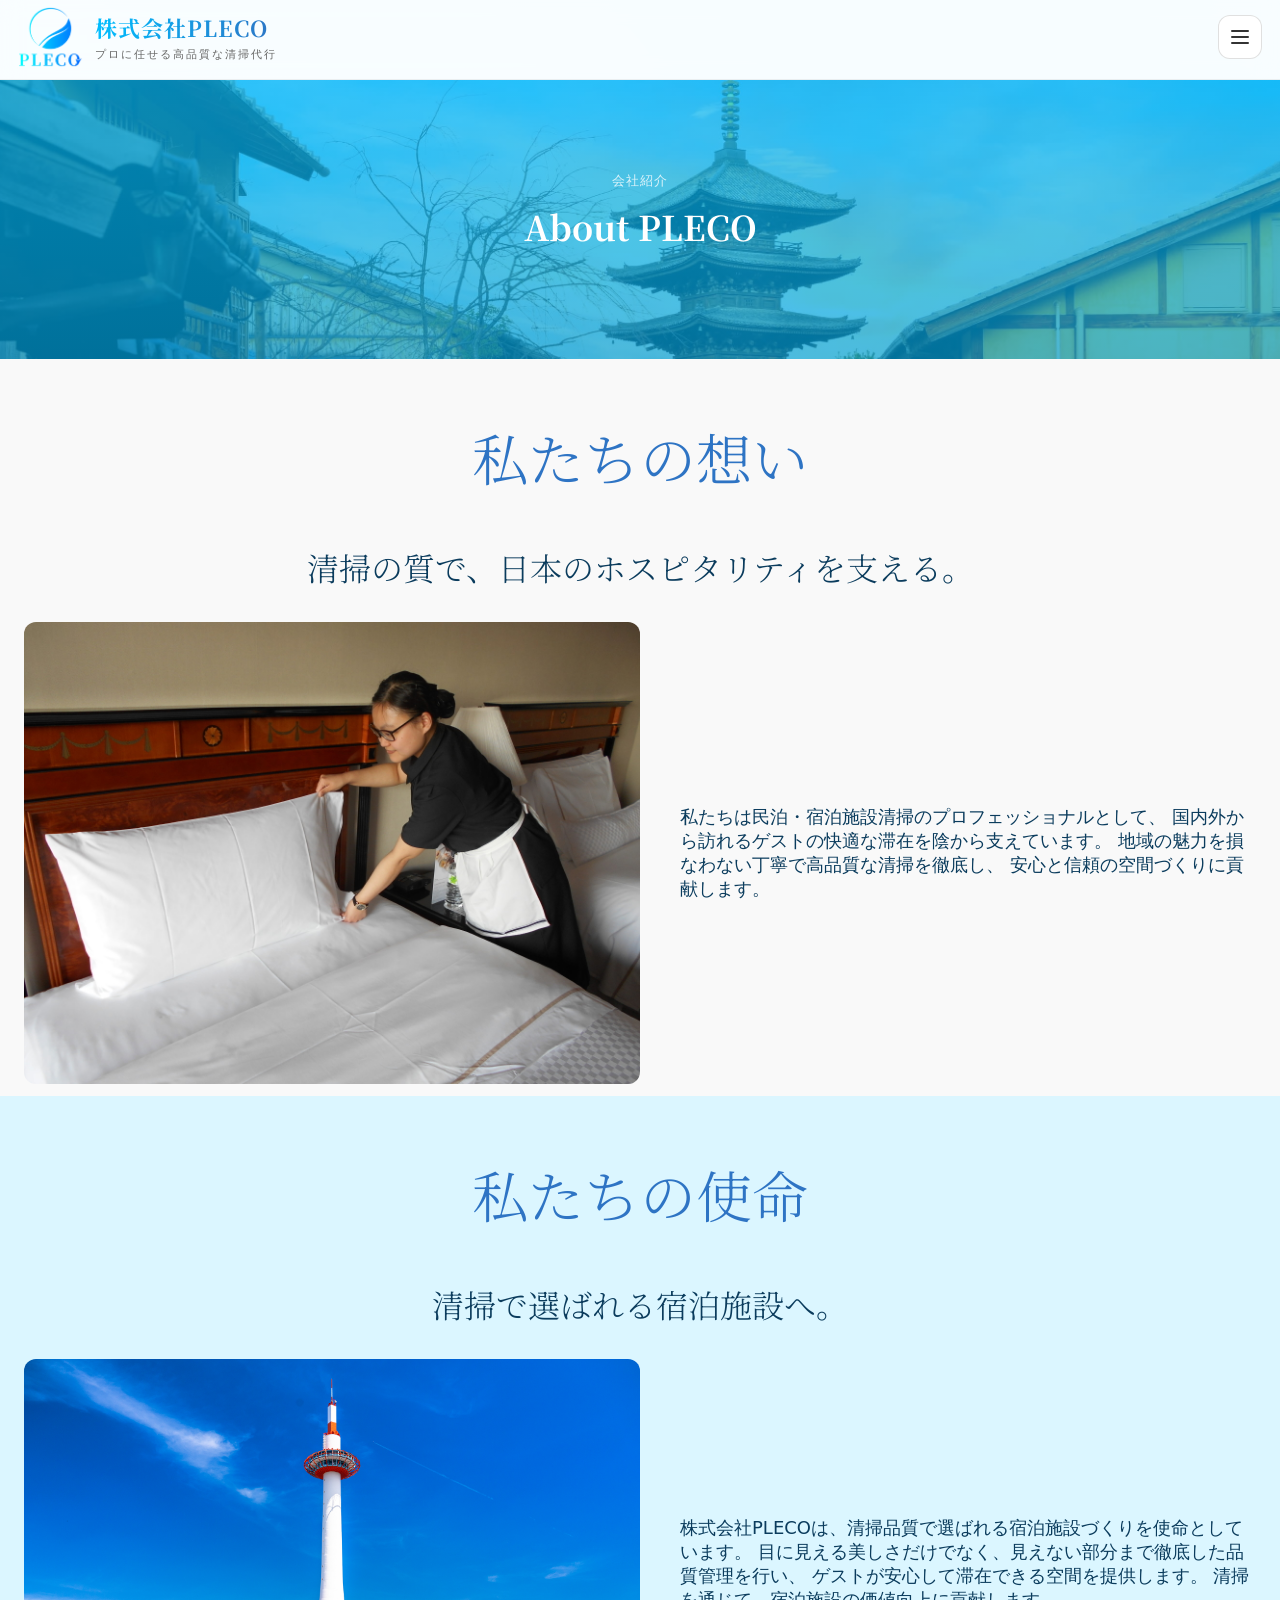
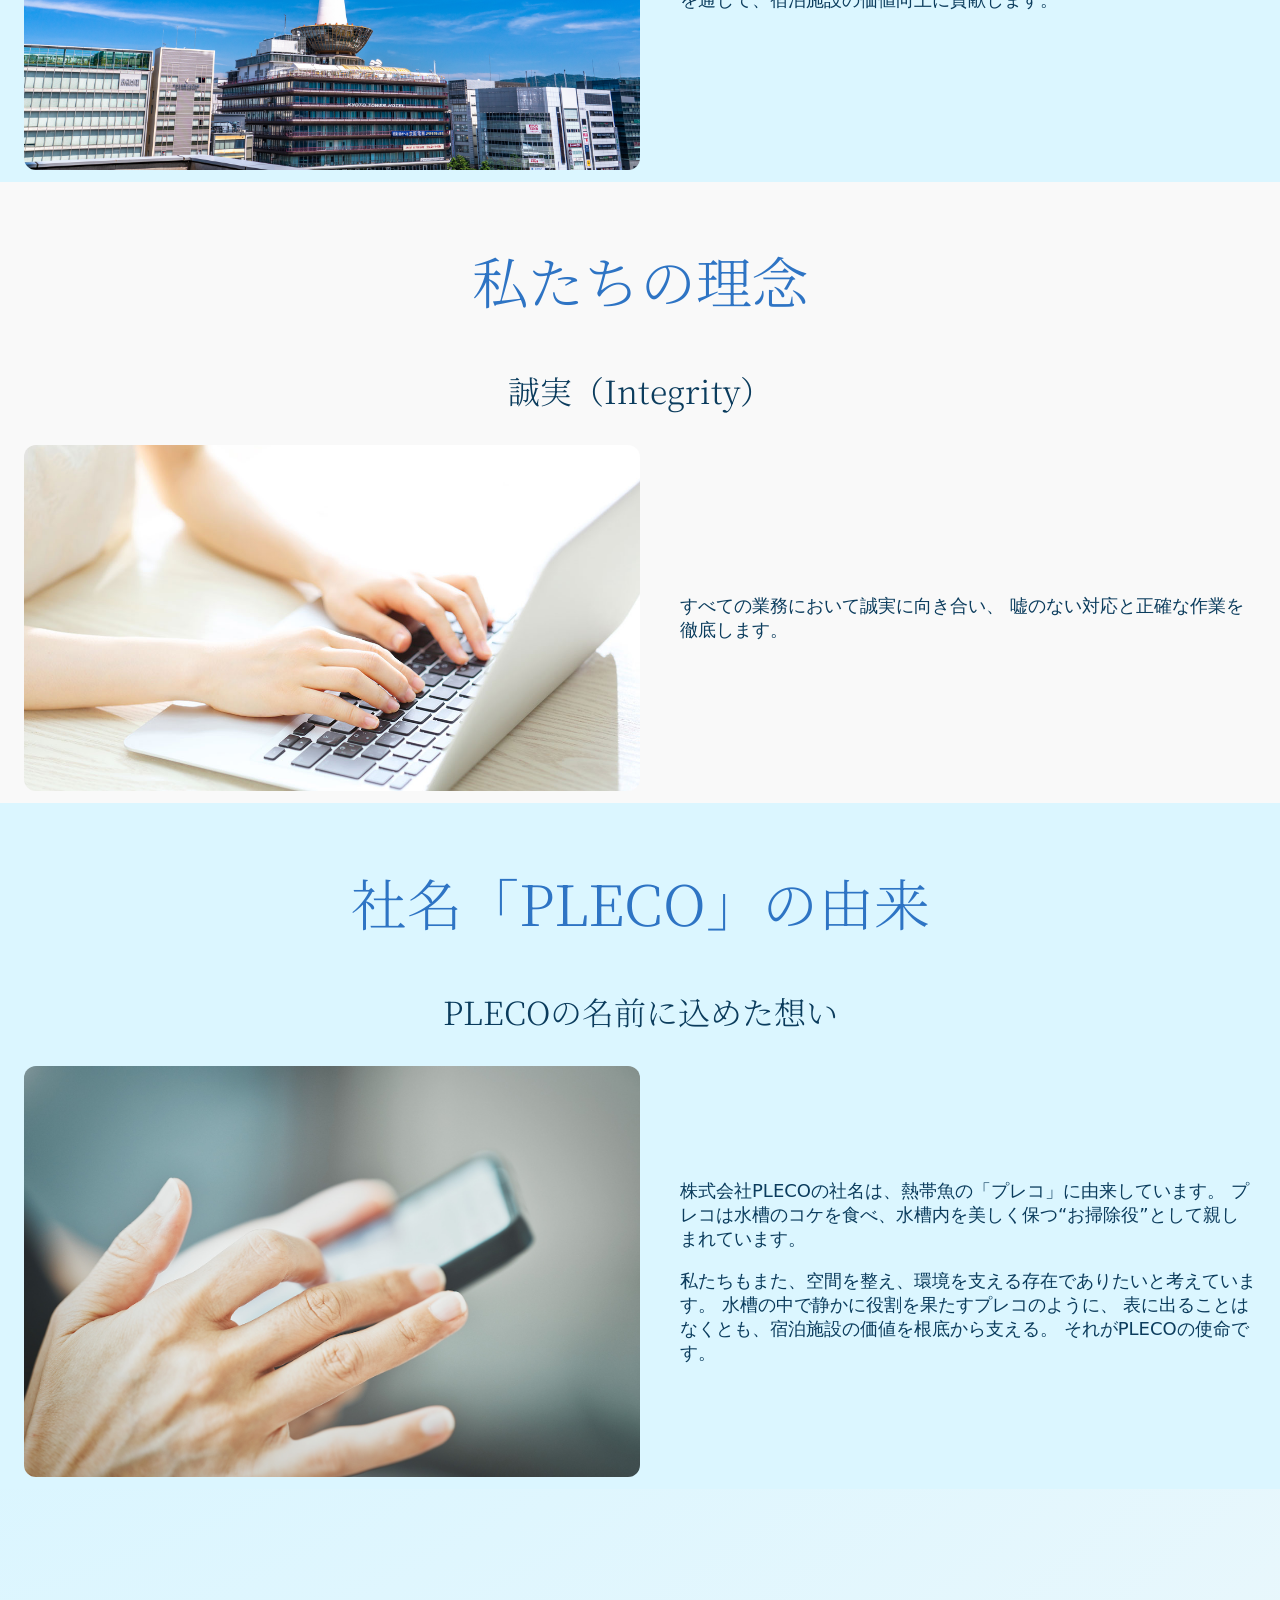
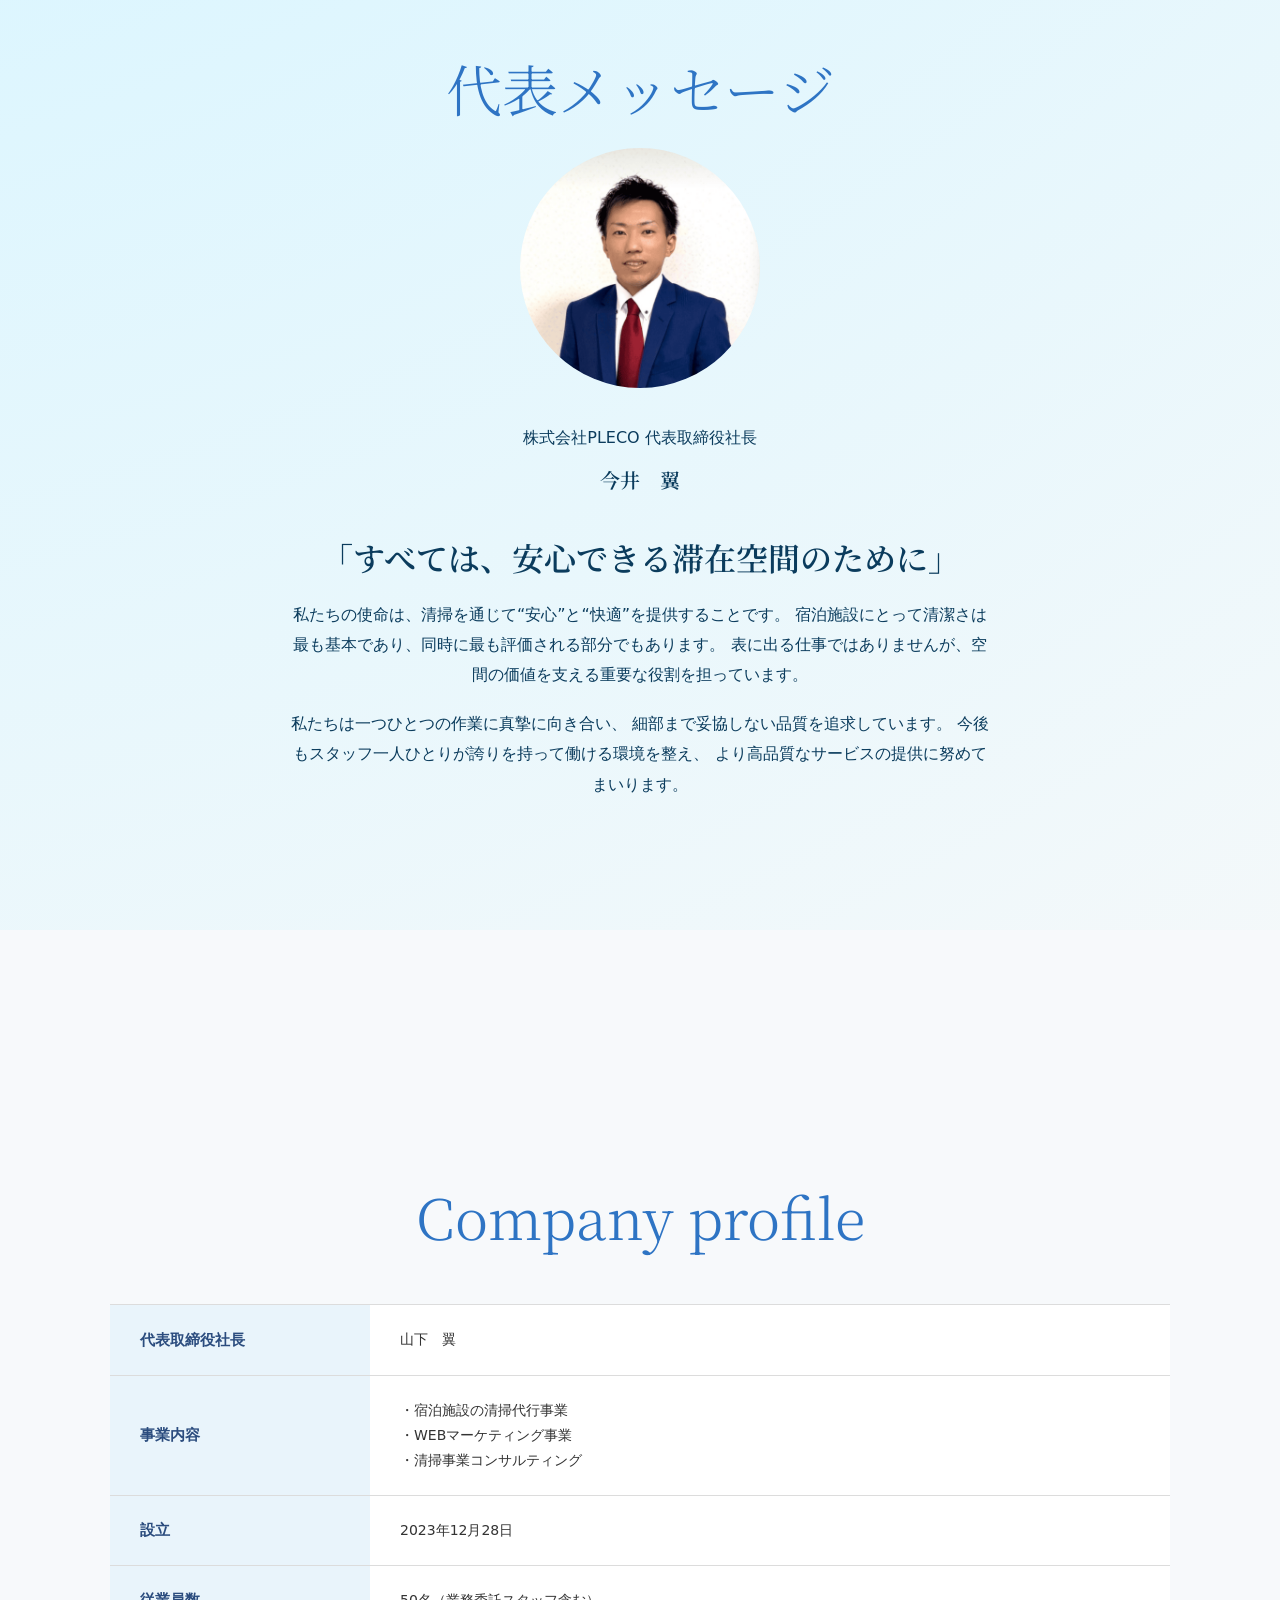
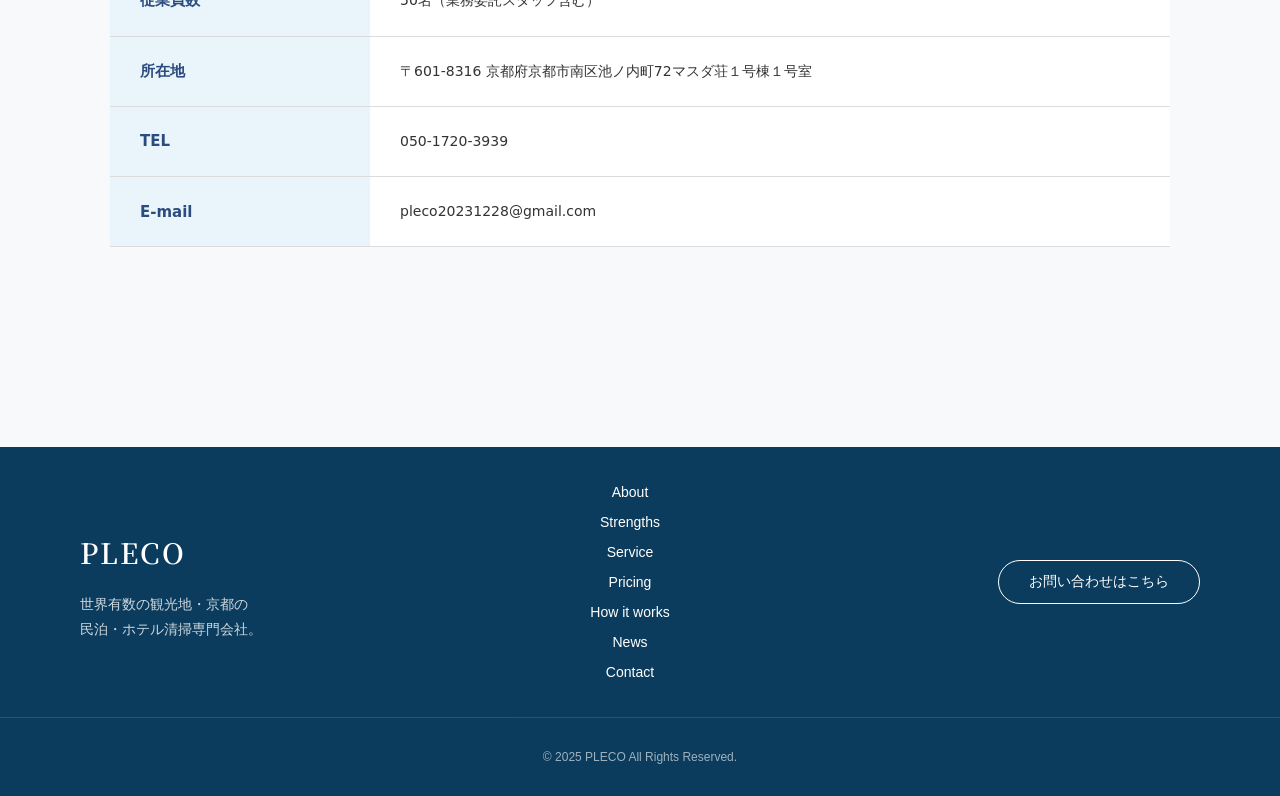
==== frontend/about.html @ 1f5d83c5 "overlay~countup" ====
<!DOCTYPE html>
<html lang="ja">
<head>
  <meta charset="UTF-8">
  <meta name="viewport" content="width=device-width, initial-scale=1.0">
  <title>会社紹介 | 株式会社PLECO</title>
  <link rel="icon" type="image/png" href="../images/logo/ロゴ-グラデーション.png">
  <link rel="stylesheet" href="css/variables.css">
  <link rel="stylesheet" href="css/base.css">
  <link rel="stylesheet" href="css/header.css">
  <link rel="stylesheet" href="css/footer.css">
  <link rel="stylesheet" href="css/about-page.css">
  <link rel="stylesheet" href="css/responsive.css">
  <!-- font -->
  <link href="https://fonts.googleapis.com/css2?family=Noto+Serif+JP:wght@400;600;700&display=swap" rel="stylesheet">
</head>

<body class="grad-bgc">
<!-- header -->
<header class="site-header">
  <div class="header-inner">
    <a class="brand" href="../frontend/index.html">
      <img src="../images/logo/PLECO-rogo.png" alt="株式会社PLECO" class="brand-logo">
      <div class="brand-name-wrapper">
        <div class="brand-name">株式会社PLECO</div>
        <div class="brand-sub">プロに任せる高品質な清掃代行</div>
      </div>
    </a>

    <nav class="nav">
      <a href="about.html">会社紹介</a>
      <a href="strengths.html">PLECOの強み</a>
      <a href="service.html">サービス内容</a>
      <a href="index.html#how-it-works">ご利用の流れ</a>
      <a href="index.html#pricing">料金表</a>
      <a href="index.html">よくあるご質問</a>
      <a href="index.html">お知らせ</a>
    </nav>

    <div class="header-cta">
      <a class="btn btn-ghost" href="simulation.html">料金シミュレーション</a>
      <a class="btn" href="#contact">お問い合わせ</a>
    </div>

    <button class="hamburger" id="hamburger" aria-label="メニュー">
      <span></span><span></span><span></span>
    </button>
  </div>

  <!-- sp menu -->
  <div class="sp-menu" id="spMenu">
    <a href="#about">会社紹介</a>
    <a href="#strength">PLECOの強み</a>
    <a href="#service">サービス内容</a>
    <a href="#how-it-works">ご利用の流れ</a>
    <a href="#pricing">料金表</a>
    <a href="#faq">よくあるご質問</a>
    <a href="#news">お知らせ</a>
  </div>
</header>

<!-- main -->
<main class="about-page">

  <section class="page-header">
    <div class="page-header-overlay">
      <div class="page-header-inner">
        <span class="section-ja">会社紹介</span>
        <h1>About PLECO</h1>
      </div>
    </div>
  </section>

  <!-- Section 01 -->
  <div class="about-section section01">
    <h2>私たちの想い</h2>
    <h3>清掃の質で、日本のホスピタリティを支える。</h3>
    <div class="about-content">
      <img src="../images/strengths/strength1.jpg" alt="強み1">
      <div class="about-text">
        <p>
          私たちは民泊・宿泊施設清掃のプロフェッショナルとして、
          国内外から訪れるゲストの快適な滞在を陰から支えています。
          地域の魅力を損なわない丁寧で高品質な清掃を徹底し、
          安心と信頼の空間づくりに貢献します。
        </p>
      </div>
    </div>
  </div>
  <!-- Section 02 -->
  <div class="about-section section02">
    <h2>私たちの使命</h2>
    <h3>清掃で選ばれる宿泊施設へ。</h3>
    <div class="about-content">
      <img src="../images/strengths/strength2.jpg" alt="強み2">
      <div class="about-text">
        <p>
          株式会社PLECOは、清掃品質で選ばれる宿泊施設づくりを使命としています。
          目に見える美しさだけでなく、見えない部分まで徹底した品質管理を行い、
          ゲストが安心して滞在できる空間を提供します。
          清掃を通じて、宿泊施設の価値向上に貢献します。
        </p>
      </div>
    </div>
  </div>
  <!-- Section 03 -->
  <div class="about-section section03">
    <h2>私たちの理念</h2>
    <h3>誠実（Integrity）</h3>
    <div class="about-content">
      <img src="../images/strengths/strength3.jpg" alt="強み3">
      <div class="about-text">
        <p>
          すべての業務において誠実に向き合い、
          嘘のない対応と正確な作業を徹底します。
        </p>
      </div>
    </div>
  </div>
  <!-- Section 04 -->
  <div class="about-section section04">
    <h2>社名「PLECO」の由来</h2>
    <h3>PLECOの名前に込めた想い</h3>
    <div class="about-content">
      <img src="../images/strengths/strength4.jpg" alt="強み4">
      <div class="about-text">
        <p>
          株式会社PLECOの社名は、熱帯魚の「プレコ」に由来しています。
          プレコは水槽のコケを食べ、水槽内を美しく保つ“お掃除役”として親しまれています。
        </p>
        <p>
          私たちもまた、空間を整え、環境を支える存在でありたいと考えています。
          水槽の中で静かに役割を果たすプレコのように、
          表に出ることはなくとも、宿泊施設の価値を根底から支える。
          それがPLECOの使命です。
        </p>
      </div>
    </div>
  </div>

  <!-- Message -->
  <section class="about-section message-section">
    <div class="container">

      <h2 class="section-title">代表メッセージ</h2>

      <div class="message-content">

        <div class="message-photo">
          <img src="../images/about_message_img.png" alt="代表写真">
        </div>

        <div class="message-name">
          <p>株式会社PLECO 代表取締役社長</p>
          <h3>今井　翼</h3>
        </div>

        <div class="message-main">

          <h3 class="message-highlight">
            「すべては、安心できる滞在空間のために」
          </h3>

          <p>
            私たちの使命は、清掃を通じて“安心”と“快適”を提供することです。
            宿泊施設にとって清潔さは最も基本であり、同時に最も評価される部分でもあります。
            表に出る仕事ではありませんが、空間の価値を支える重要な役割を担っています。
          </p>
          <p>
            私たちは一つひとつの作業に真摯に向き合い、
            細部まで妥協しない品質を追求しています。
            今後もスタッフ一人ひとりが誇りを持って働ける環境を整え、
            より高品質なサービスの提供に努めてまいります。
          </p>

        </div>

      </div>

    </div>
  </section>

  <!-- Company -->
  <section class="about-section company-section">
    <div class="container">
      <h2 class="section-title">Company profile</h2>

      <div class="company-table">

        <div class="company-row">
          <div class="company-th">代表取締役社長</div>
          <div class="company-td">山下　翼</div>
        </div>

        <div class="company-row">
          <div class="company-th">事業内容</div>
          <div class="company-td">
            ・宿泊施設の清掃代行事業<br>
            ・WEBマーケティング事業<br>
            ・清掃事業コンサルティング
          </div>
        </div>

        <div class="company-row">
          <div class="company-th">設立</div>
          <div class="company-td">2023年12月28日</div>
        </div>

        <div class="company-row">
          <div class="company-th">従業員数</div>
          <div class="company-td">50名（業務委託スタッフ含む）</div>
        </div>

        <div class="company-row">
          <div class="company-th">所在地</div>
          <div class="company-td">〒601-8316 京都府京都市南区池ノ内町72マスダ荘１号棟１号室</div>
        </div>

        <div class="company-row">
          <div class="company-th">TEL</div>
          <div class="company-td">050-1720-3939</div>
        </div>

        <div class="company-row">
          <div class="company-th">E-mail</div>
          <div class="company-td">pleco20231228@gmail.com</div>
        </div>

      </div>

    </div>
  </section>

</main>

<!-- Footer -->
<footer class="footer">
  <div class="footer-inner">

    <div class="footer-left">
      <h2 class="footer-logo">PLECO</h2>
      <p>
        世界有数の観光地・京都の<br>
        民泊・ホテル清掃専門会社。
      </p>
    </div>

    <div class="footer-links">
      <ul>
        <li><a href="#">About</a></li>
        <li><a href="#">Strengths</a></li>
        <li><a href="#">Service</a></li>
        <li><a href="#">Pricing</a></li>
        <li><a href="#">How it works</a></li>
        <li><a href="#">News</a></li>
        <li><a href="#">Contact</a></li>
      </ul>
    </div>

    <div class="footer-contact">
      <a href="#" class="footer-btn">お問い合わせはこちら</a>
    </div>

  </div>

  <div class="footer-bottom">
    <p>© 2025 PLECO All Rights Reserved.</p>
  </div>
</footer>

<script src="./js/script.js"></script>
</body>
---- frontend/css/variables.css ----
:root {
  --color-main: #00beff;
  --color-main-rgb: rgba(0,190,255);
  --color-main-hover: #0099cc; 
  --color-blue: #2e74c4;
  --color-main-light: #dbf6ff;
  --color-main-light2: #c1efff;
  --color-sub: #c6c8c9;
  --color-deep: #0b3c5d;
  --color-white-base: #f9f9f9;
  --color-white-accent: #f0f0f0;

  --color-bg: #ffffff;
  --color-text: #222222;
  --color-muted: #666666;

  --radius-lg: 18px;
  --shadow: 0 12px 30px rgba(0,0,0,0.10);
  --shadow-soft: 0 10px 25px rgba(0,0,0,0.08);
}
---- frontend/css/base.css ----
*, *::before, *::after { box-sizing: border-box; }
html { scroll-behavior: smooth; }
html, body {
  margin: 0;
  padding: 0;
  overflow-x: hidden;
}
body {
  background-color: var(--color-white-base);
  color: var(--color-deep);
  font-family: "Noto Sans JP", system-ui, -apple-system, "Segoe UI", sans-serif;
}
.grad-bgc {
  background:
    radial-gradient(
      circle at -50% 20%,
      #00beff2e 0%,
      #00beff1a 20%,
      rgba(0,190,255,0.15) 40%,
      var(--color-white-base) 80%
    );
}
.container {
  max-width: 1100px;
  margin: 0 auto;
  /* scroll-margin-top: 110px; */
  padding: 100px 20px;
}
h1, h2, h3 {
  font-family: "Noto Serif JP", serif;
  font-weight: 300;
}
/* デフォルト（PC）では改行しない */
.sp-only, .sp-indent {
  display: none;
}

/* button */
.btn {
  display: inline-flex;
  align-items: center;
  justify-content: center;
  gap: 8px;
  text-decoration: none;
  border-radius: 999px;
  padding: 10px 16px;
  font-weight: 700;
  font-size: 14px;
  transition: 0.25s;
  border: 1px solid transparent;
  cursor: pointer;
  box-shadow: var(--shadow-soft);
  background: var(--color-main);
  color: white;
}
.btn:hover { transform: translateY(-3px); opacity: 0.7; }
.btn-lg { padding: 18px 28px; font-size: 22px; }
.btn-ghost {
  background: rgba(0,190,255,0.1);
  color: #007aa4;
  border-color: rgba(0,190,255,0.25);
}
.btn-ghost:hover { background: rgba(0,190,255,0.3); }

.section {
  height: calc(100vh - 80px);
  padding: 40px 0;
  scroll-margin-top: 120px;
}
.section-header {
  display: flex;
  justify-content: space-between;
  align-items: center;
  gap: 40px;
  margin-left: 20px;
  margin-bottom: 40px;
}
.section-title {
  display: flex;
  flex-direction: column;
  align-items: center;
  gap: 4px;
  margin-bottom: 20px;
}
.section-title h2 {
  font-size: 2.5rem;
  font-weight: 600;
  margin: 0;
}
.section-title span {
  font-size: 14px;
  letter-spacing: 2px;
  color: var(--color-blue);
}
.section-header p {
  max-width: 600px;
  font-size: 16px;
  line-height: 1.8;
  color: #555;
  max-width: 480px;
}

.page-title {
  text-align: center;
  margin-bottom: 40px;
}


.page-header {
  margin-top: 80px;
  position: relative;
  background: linear-gradient(
    rgba(0, 190, 255, 0.7),
    rgba(0, 160, 220, 0.7)
  ),
  url("../../images/Kyoto-header.jpg");
  background-size: cover;
  background-position: center;
  color: white;
}
.page-header-overlay {
  padding: 90px 20px;
  text-align: center;
  align-items: center;
}
.page-header-inner {
  max-width: 720px;
  margin: 0 auto;
}
.page-header .section-ja {
  font-size: 13px;
  letter-spacing: 1px;
  opacity: 0.8;
}
.page-header h1 {
  font-size: 34px;
  margin: 12px 0 18px;
  font-weight: 700;
}
---- frontend/css/header.css ----
/* ---------- header ---------- */
.site-header {
  height: 80px;
  position: fixed;
  width: 100%;
  top: 0;
  z-index: 999;
  background: rgba(255,255,255,0.78);
  backdrop-filter: blur(10px);
  border-bottom: 1px solid rgba(0,0,0,0.06);
}

.header-inner {
  height: 74px;
  margin: 0 auto;
  padding: 0 18px;
  display: flex;
  align-items: center;
}


.brand {
  display: flex;
  align-items: center;
  gap: 12px;
  text-decoration: none;
  color: var(--color-text);
  flex-shrink: 0; /* ← 追加 */
}
.brand-logo { width: auto; height: 65px; object-fit: contain; }
.brand-name-wrapper {
  display: flex;
  flex-direction: column;
}
.brand-name {
  font-size: 22px;
  font-weight: 700;
  letter-spacing: 1px;
  font-family: "Noto Serif JP", serif;

  background: linear-gradient(
    90deg,
    #00beff,
    #2e74c4
  );
  -webkit-background-clip: text;
  -webkit-text-fill-color: transparent;
  background-clip: text;
  color: transparent;
}
.brand-sub {
  font-size: 11px;
  letter-spacing: 2px;
  text-transform: uppercase;
  color: #666;
  margin-top: 4px;
}
.brand:hover {
  filter: brightness(1.1)
}

.nav {
  display: flex;
  gap: 14px;
  justify-content: center;
  flex: 1;              /* ← これが超重要 */
}
.nav a {
  text-decoration: none;
  color: var(--color-muted);
  font-size: 14px;
  padding: 8px 8px;
  white-space: nowrap;
}
.nav a:hover { color: var(--color-text); }

.header-cta {
  display: flex;
  gap: 10px;
  flex-shrink: 0;  /* ← 追加 */
}


/* sp */
.hamburger {
  display: none;
  width: 44px;
  height: 44px;
  border: 1px solid rgba(0,0,0,0.12);
  background: white;
  border-radius: 12px;
  cursor: pointer;
  flex-shrink: 0;
}
.hamburger span {
  display: block;
  height: 2px;
  width: 18px;
  margin: 4px auto;
  background: #333;
  border-radius: 2px;
}

.sp-menu {
  display: none;
  padding: 12px 18px 18px;
  border-top: 1px solid rgba(0,0,0,0.06);
  background: rgba(255,255,255,0.92);
  backdrop-filter: blur(10px);
}
.sp-menu a {
  display: block;
  padding: 12px 10px;
  color: var(--color-text);
  text-decoration: none;
  border-radius: 12px;
}
.sp-menu a:hover { background: rgba(0,0,0,0.04); }
.sp-cta { margin-top: 8px; border: 1px solid rgba(0,0,0,0.12); }
.sp-cta.main { background: var(--color-main); color: white; border-color: transparent; }



@media (max-width: 1360px) {
  .nav, .header-cta {
    display: none;
  }
  .hamburger {
    display: block;
    margin-left: auto; 
  }
  .sp-menu.is-open { 
    display: block; 
    width: 30%;
    margin-left: auto;
  }
}
---- frontend/css/footer.css ----
.footer {
  background: var(--color-deep);
  color: #ffffff;
  font-family: "Noto Sans JP", sans-serif;
}

.footer-inner {
  max-width: 1200px;
  margin: 0 auto;
  padding: 20px 40px 20px;
  display: flex;
  justify-content: space-between;
  flex-wrap: wrap;
  gap: 40px;
  align-items: center;
}

.footer-logo {
  font-size: 28px;
  font-weight: 600;
  letter-spacing: 2px;
  margin-bottom: 20px;
}

.footer-left p {
  line-height: 1.8;
  font-size: 14px;
  opacity: 0.8;
}

.footer-links ul {
  list-style: none;
  padding: 0;
}

.footer-links li {
  margin-bottom: 12px;
  text-align: center;
}

.footer-links a {
  text-decoration: none;
  color: #ffffff;
  font-size: 14px;
  transition: 0.3s;
}

.footer-links a:hover {
  opacity: 0.6;
}

.footer-contact {
  display: flex;
  align-items: center;
}

.footer-btn {
  display: inline-block;
  padding: 12px 30px;
  border: 1px solid #ffffff;
  border-radius: 30px;
  text-decoration: none;
  color: #ffffff;
  font-size: 14px;
  transition: 0.3s;
}

.footer-btn:hover {
  background: #ffffff;
  color: #0f2e3a;
}

.footer-bottom {
  border-top: 1px solid rgba(255,255,255,0.2);
  text-align: center;
  padding: 20px 0;
  font-size: 12px;
  opacity: 0.6;
}
---- frontend/css/about-page.css ----
.about-section {
  padding: 12px 24px;
  height: calc(90vh-80px);
}
.about-section h2 {
  font-size: 56px;
  color: var(--color-blue);
  text-align: center;
}
.about-section h3 {
  font-size: 32px;
  color: var(--main-deep);
  text-align: center;
}
.about-content {
  display: flex;
  justify-content: space-between;
  gap: 40px;
  align-items: center;
}
.about-content img {
  flex: 1;
  max-width: 50%;
  object-fit: cover;
  border-radius: 12px;
}
.about-text {
  flex: 1;
}
.about-text p {
  font-size: 18px;
}
.section01, .section03, .section05 {
  background-color: var(--color-white-base);
}
.section02, .section04 {
  background-color: var(--color-main-light);
}






.origin-container {
  display: flex;
  align-items: center;
  gap: 60px;
}

.origin-logo img {
  width: 180px;
}

.origin-text {
  flex: 1;
}

.origin-text p {
  line-height: 1.9;
  margin-bottom: 20px;
}

.message-content {
  text-align: center;
}

.message-photo img {
  width: 240px;
  height: 240px;
  border-radius: 50%;
  object-fit: cover;
  margin-bottom: 20px;
}

.message-name h3 {
  margin-top: 10px;
  font-size: 20px;
  font-weight: 600;
}

.message-highlight {
  margin: 40px 0 20px;
  font-size: 22px;
  font-weight: 600;
}

.message-main p {
  line-height: 1.9;
  margin-bottom: 18px;
  max-width: 700px;
  margin-left: auto;
  margin-right: auto;
}

/* ======================
   Company Section
====================== */

.company-section {
  padding: 100px 0;
  background: #f7f9fb;
}


.company-table {
  border-top: 1px solid #dcdcdc;
  margin-top: 48px;
}

.company-row {
  display: flex;
  border-bottom: 1px solid #dcdcdc;
}

/* 左カラム */
.company-th {
  width: 260px;
  background: #e9f4fb; /* 薄いブルー */
  padding: 22px 30px;
  font-weight: 600;
  font-size: 15px;
  color: #2b4c7e;
  display: flex;
  align-items: center;
}

/* 右カラム */
.company-td {
  flex: 1;
  background: #ffffff;
  padding: 22px 30px;
  font-size: 14px;
  line-height: 1.8;
  color: #333;
}
---- frontend/css/responsive.css ----
/* ---------- responsive ---------- */
@media (max-width: 768px) {
  .sp-menu.is-open { 
    width: 100%;
  }
  
  h1 {
    font-size: 36px;
  }
  
  .btn-lg {
    padding: 14px 20px;
    font-size: 18px;
  }
  .sp-only {
    display: inline;
  }

  .works-stats {
    flex-direction: column;
    gap: 30px;
  }
  .works-grid {
    grid-template-columns: 1fr;
  }
  .service-grid {
    grid-template-columns: 1fr;
  }


  /* About-page */
  .company-row {
    flex-direction: column;
  }
  .company-th,
  .company-td {
    width: 100%;
    border-right: none;
  }
  .company-th::after {
    width: 40%;
  }

}
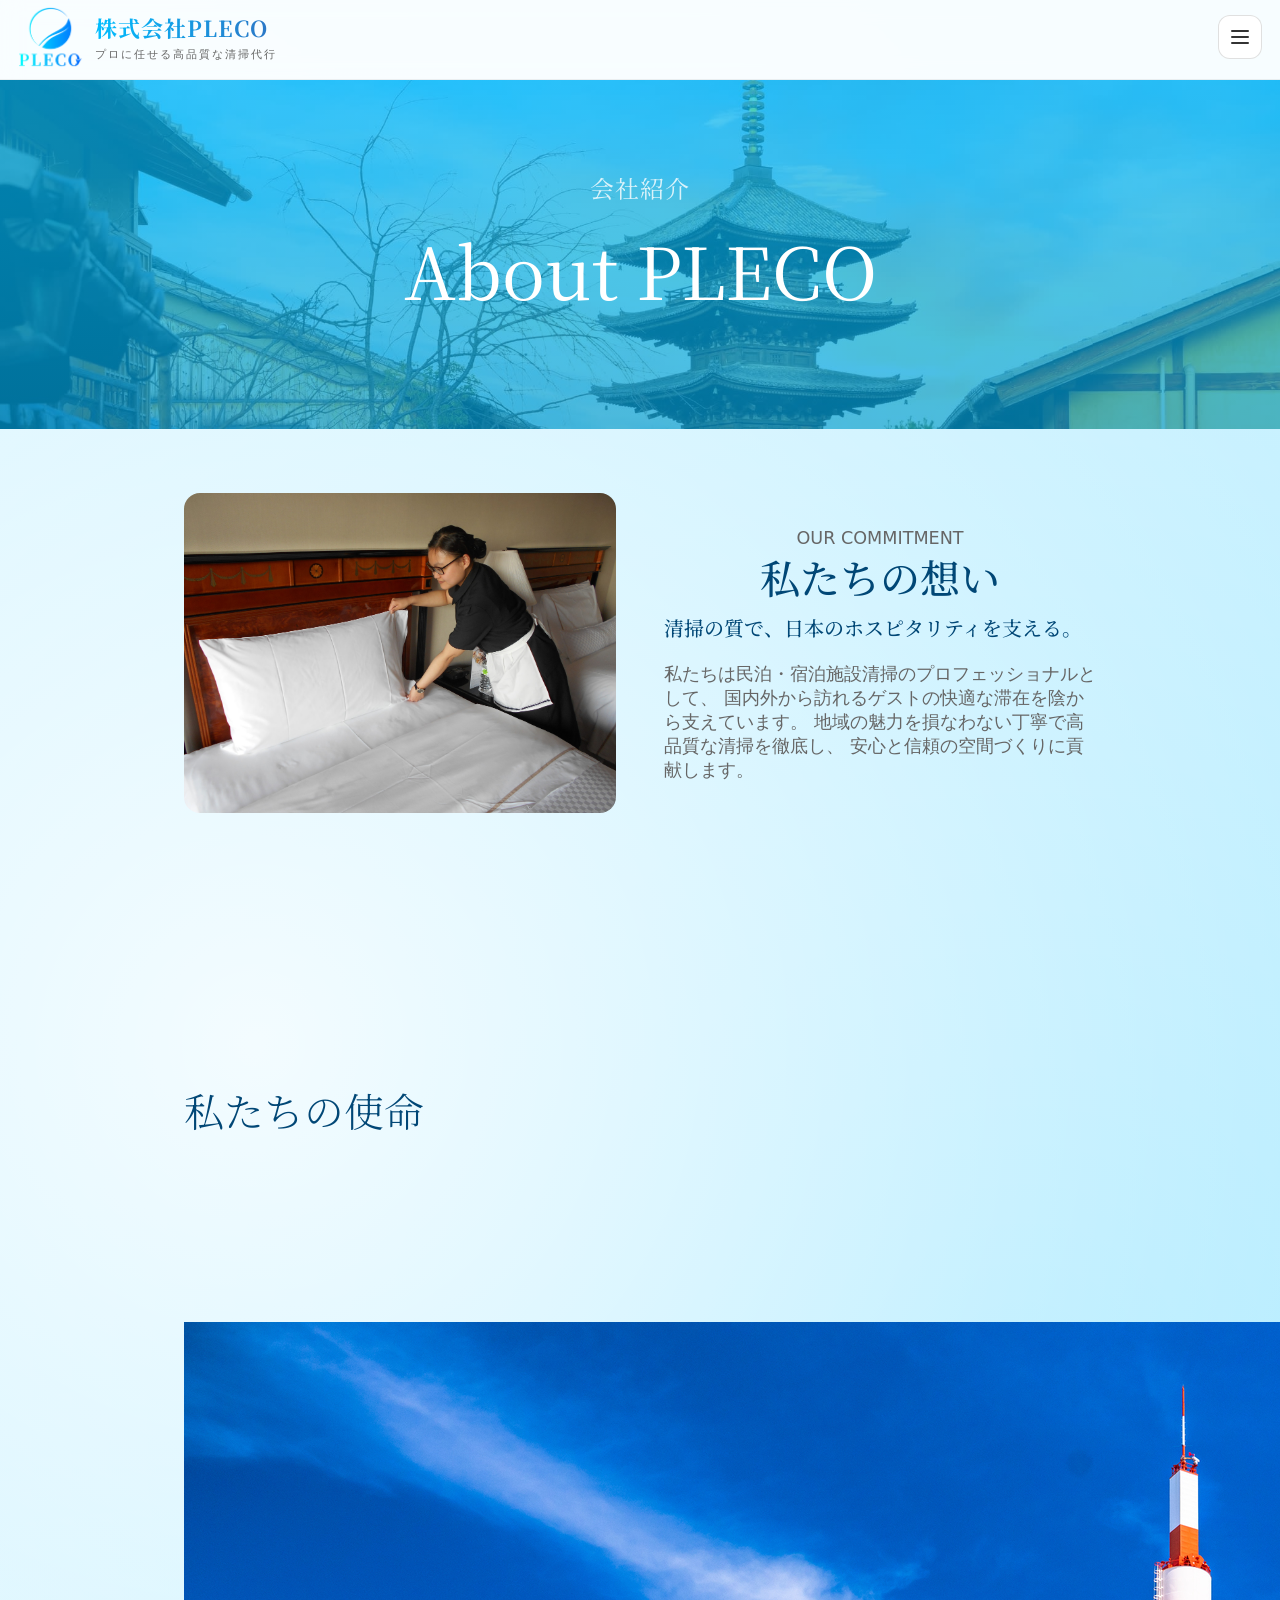
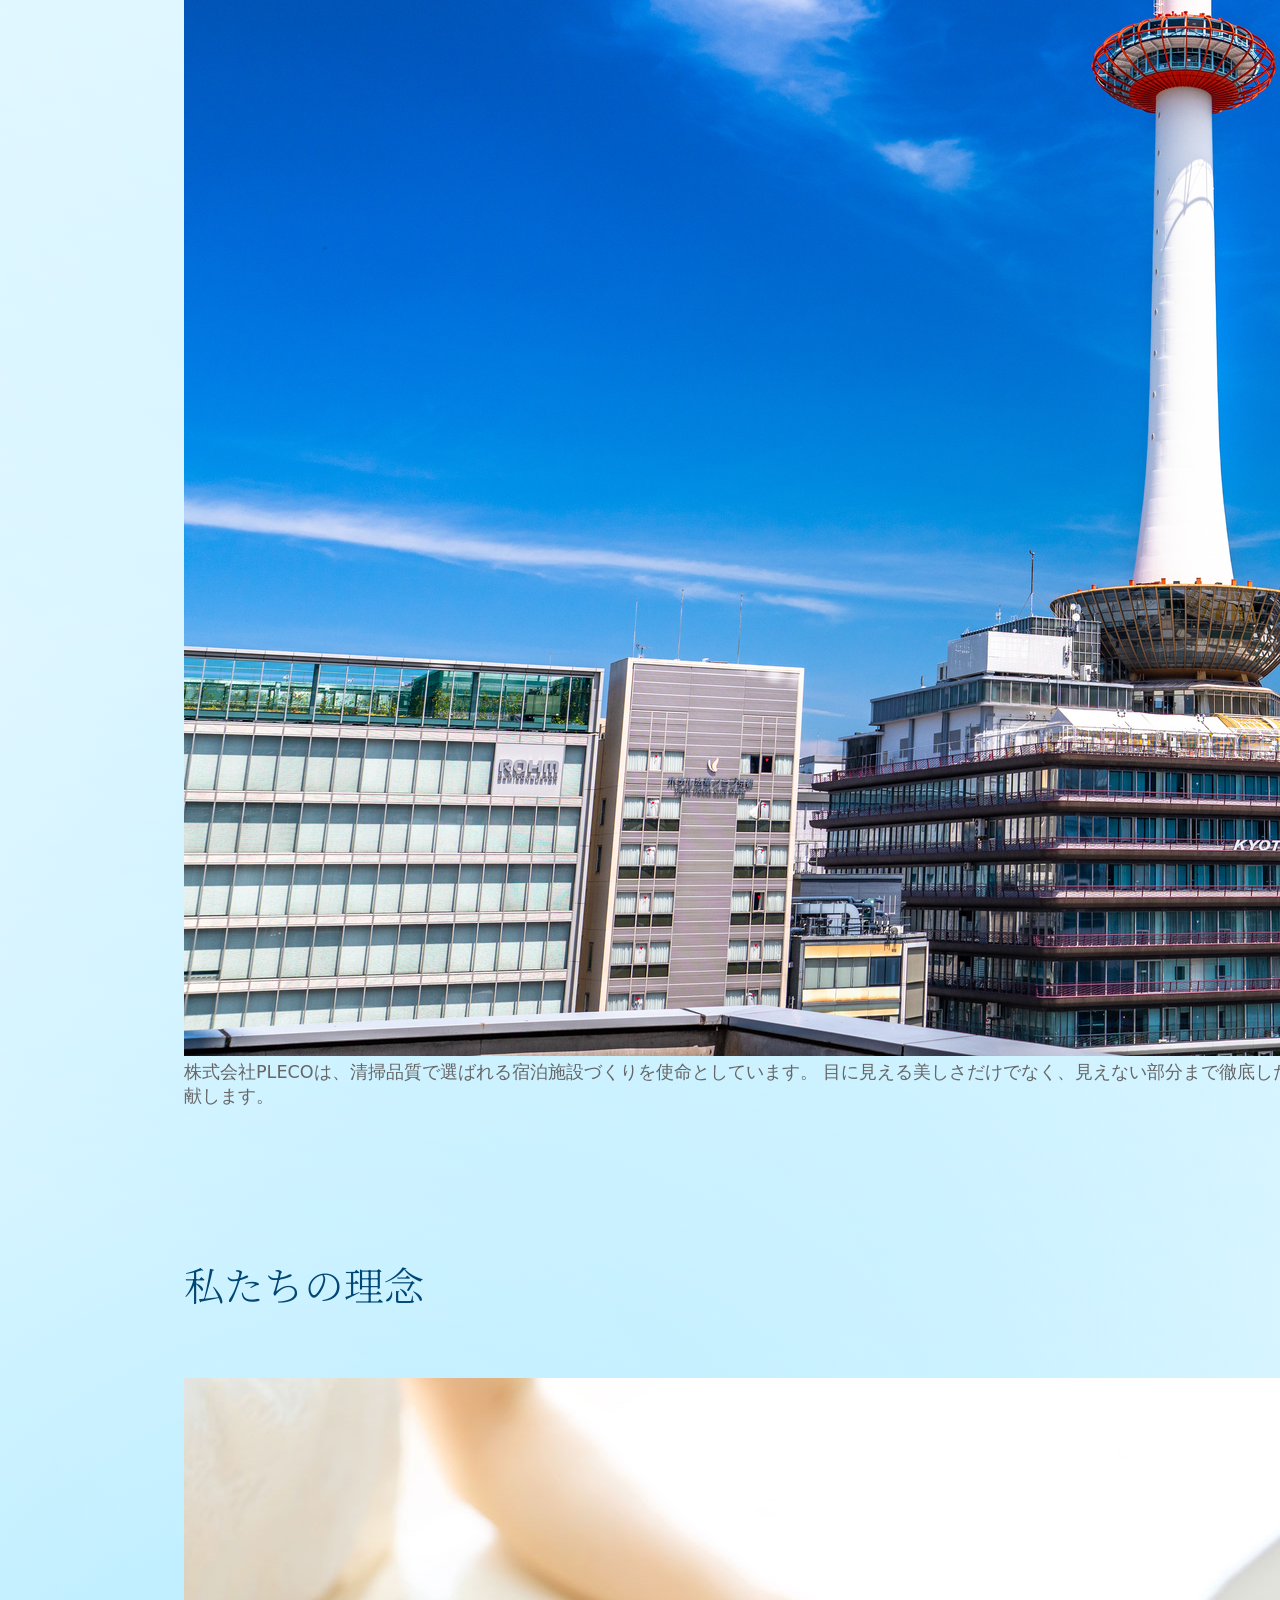
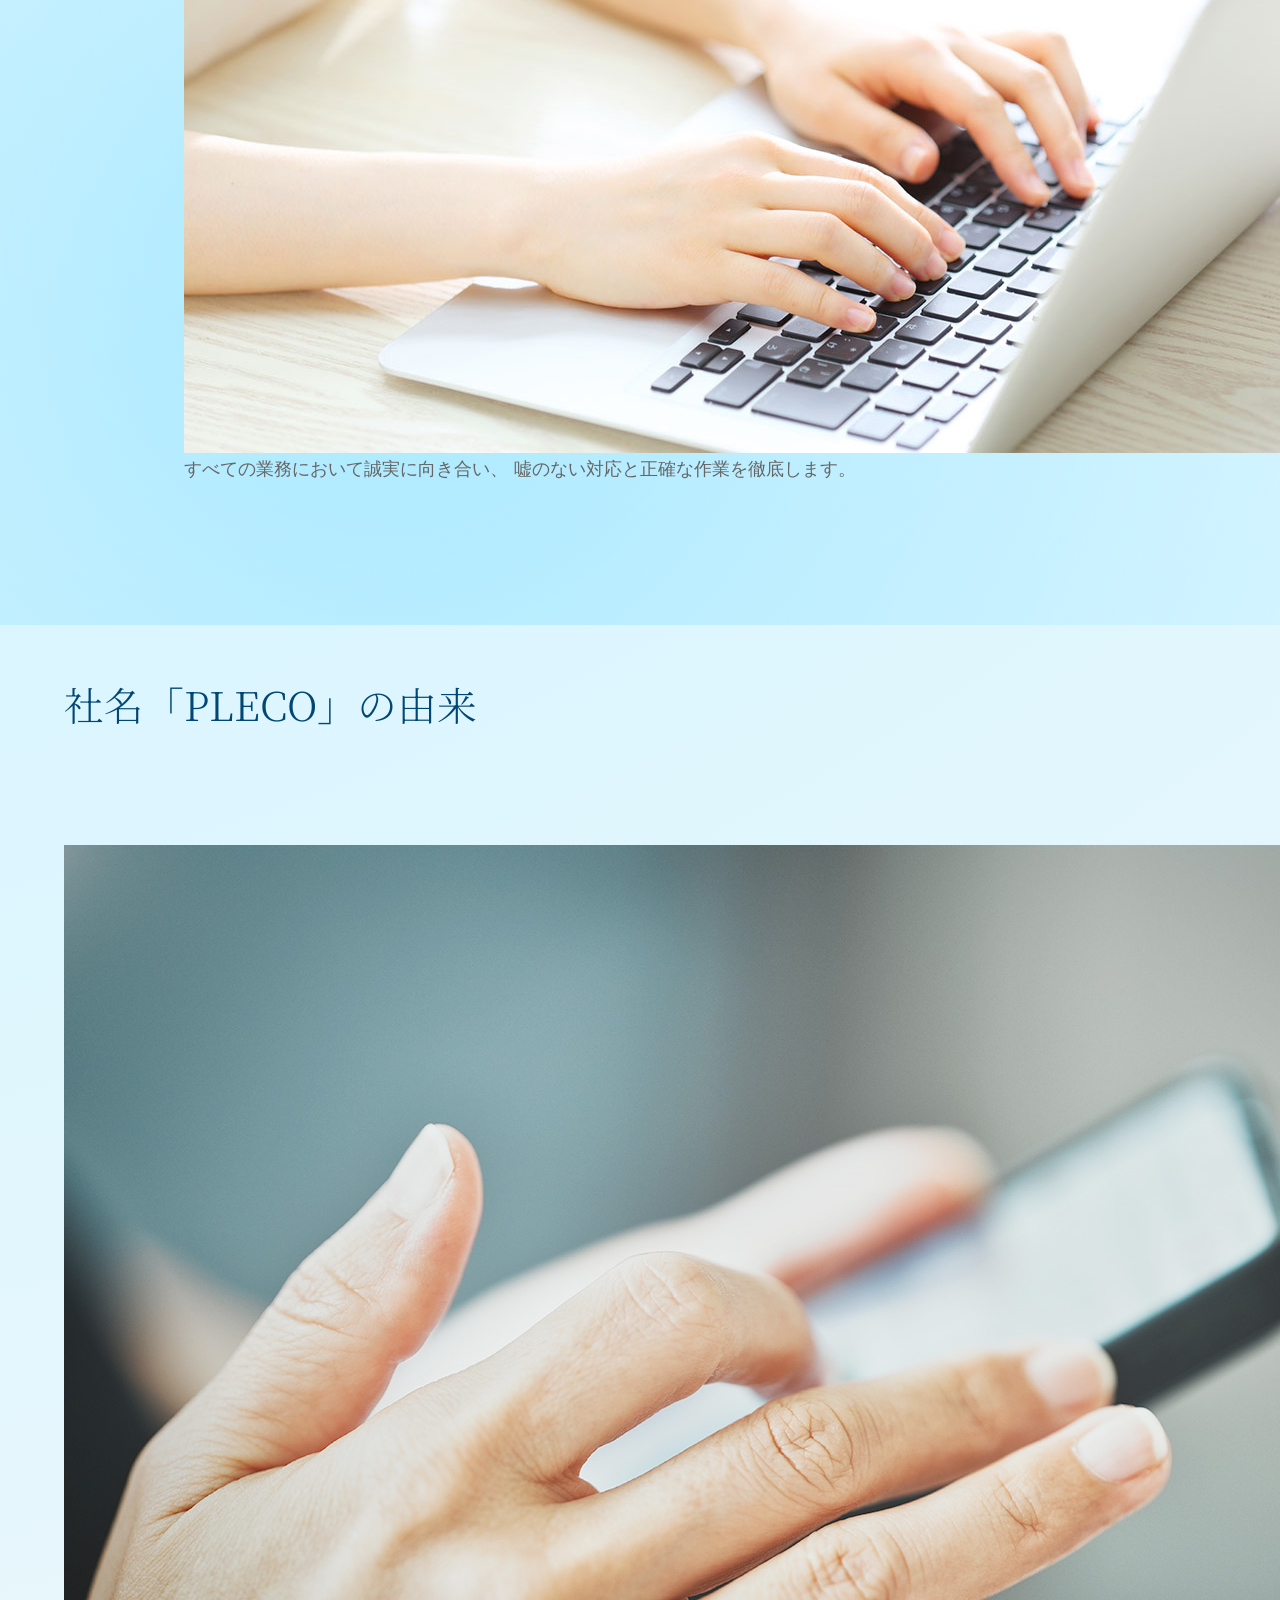
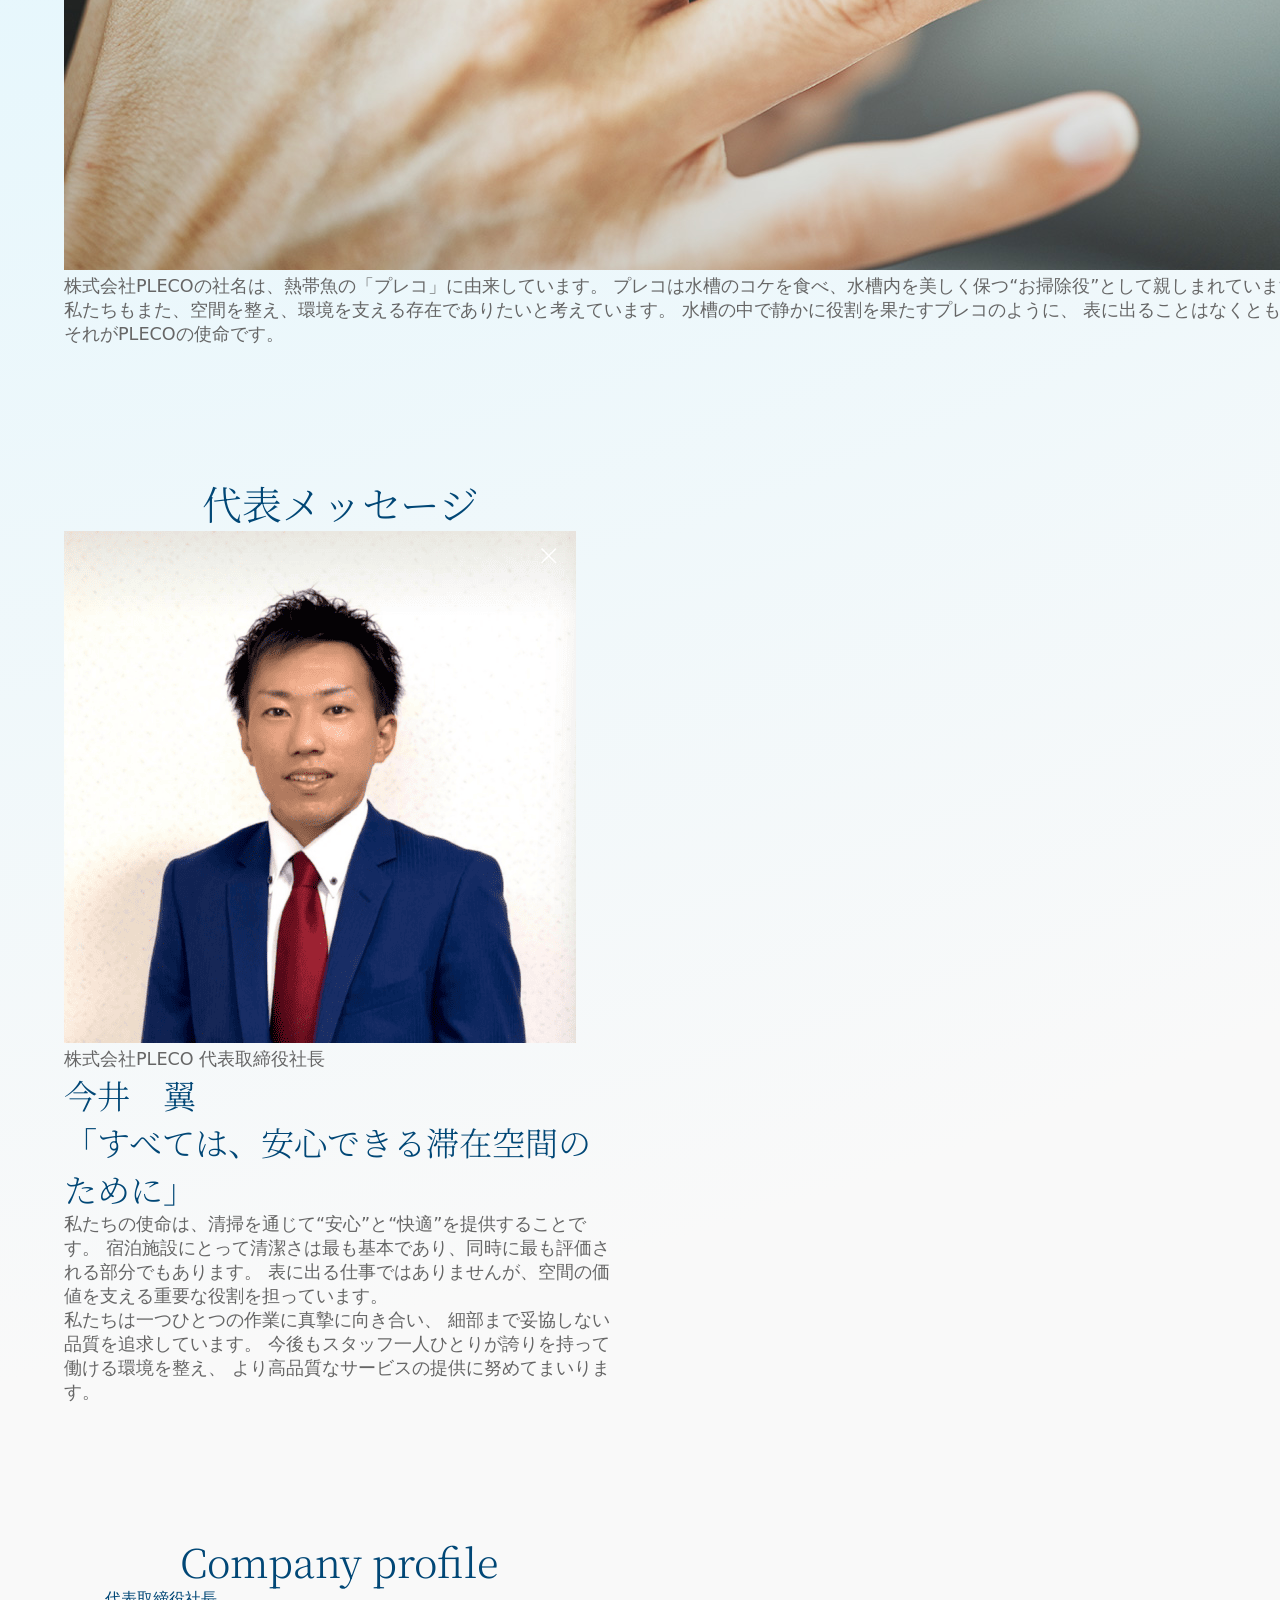
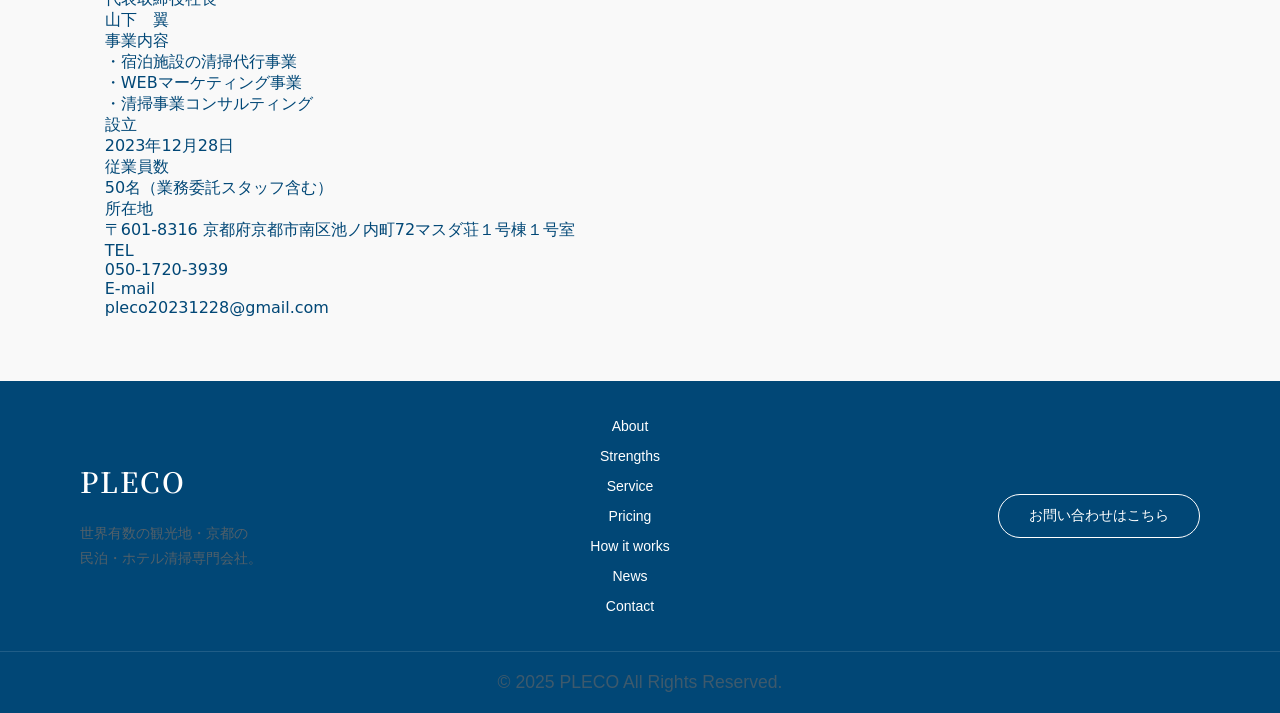
==== commit 41dcc3ae: "0309 after meeting" ====
--- a/frontend/about.html
+++ b/frontend/about.html
@@ -29,12 +29,14 @@
 
     <nav class="nav">
       <a href="about.html">会社紹介</a>
-      <a href="strengths.html">PLECOの強み</a>
-      <a href="service.html">サービス内容</a>
-      <a href="index.html#how-it-works">ご利用の流れ</a>
-      <a href="index.html#pricing">料金表</a>
-      <a href="index.html">よくあるご質問</a>
-      <a href="index.html">お知らせ</a>
+      <a href="index.html#service-overview">サービス</a>
+      <a href="startup-support.html">民泊開業支援</a>
+      <a href="management.html">民泊運営代行</a>
+      <a href="price.html">料金表</a>
+      <a href="index.html#works">実績</a>
+      <a href="index.html#faq">よくあるご質問</a>
+      <a href="index.html#recruit">採用情報</a>
+      <a href="index.html#news">お知らせ</a>
     </nav>
 
     <div class="header-cta">
@@ -49,18 +51,20 @@
 
   <!-- sp menu -->
   <div class="sp-menu" id="spMenu">
-    <a href="#about">会社紹介</a>
-    <a href="#strength">PLECOの強み</a>
-    <a href="#service">サービス内容</a>
-    <a href="#how-it-works">ご利用の流れ</a>
-    <a href="#pricing">料金表</a>
-    <a href="#faq">よくあるご質問</a>
-    <a href="#news">お知らせ</a>
+    <a href="about.html">会社紹介</a>
+    <a href="index.html#service-overview">サービス</a>
+    <a href="startup-support.html">民泊開業支援</a>
+    <a href="management.html">民泊運営代行</a>
+    <a href="price.html">料金表</a>
+    <a href="index.html#works">実績</a>
+    <a href="index.html#faq">よくあるご質問</a>
+    <a href="index.html#recruit">採用情報</a>
+    <a href="index.html#news">お知らせ</a>
   </div>
 </header>
 
 <!-- main -->
-<main class="about-page">
+<main>
 
   <section class="page-header">
     <div class="page-header-overlay">
@@ -71,13 +75,19 @@
     </div>
   </section>
 
-  <!-- Section 01 -->
-  <div class="about-section section01">
-    <h2>私たちの想い</h2>
-    <h3>清掃の質で、日本のホスピタリティを支える。</h3>
-    <div class="about-content">
-      <img src="../images/strengths/strength1.jpg" alt="強み1">
+  <section class="about under-section">
+
+    <div class="about-section">
+      <div class="about-image">
+        <img src="../images/strengths/strength1.jpg" alt="強み1">
+      </div>
+
       <div class="about-text">
+        <div class="section-title">
+          <p>OUR COMMITMENT</p>
+          <h2>私たちの想い</h2>
+        </div>
+        <h3>清掃の質で、日本のホスピタリティを支える。</h3>
         <p>
           私たちは民泊・宿泊施設清掃のプロフェッショナルとして、
           国内外から訪れるゲストの快適な滞在を陰から支えています。
@@ -86,37 +96,41 @@
         </p>
       </div>
     </div>
-  </div>
-  <!-- Section 02 -->
-  <div class="about-section section02">
-    <h2>私たちの使命</h2>
-    <h3>清掃で選ばれる宿泊施設へ。</h3>
-    <div class="about-content">
-      <img src="../images/strengths/strength2.jpg" alt="強み2">
-      <div class="about-text">
-        <p>
-          株式会社PLECOは、清掃品質で選ばれる宿泊施設づくりを使命としています。
-          目に見える美しさだけでなく、見えない部分まで徹底した品質管理を行い、
-          ゲストが安心して滞在できる空間を提供します。
-          清掃を通じて、宿泊施設の価値向上に貢献します。
-        </p>
-      </div>
-    </div>
-  </div>
-  <!-- Section 03 -->
-  <div class="about-section section03">
-    <h2>私たちの理念</h2>
-    <h3>誠実（Integrity）</h3>
-    <div class="about-content">
-      <img src="../images/strengths/strength3.jpg" alt="強み3">
-      <div class="about-text">
-        <p>
-          すべての業務において誠実に向き合い、
-          嘘のない対応と正確な作業を徹底します。
-        </p>
-      </div>
-    </div>
-  </div>
+
+    <!-- Section 02 -->
+    <div class="about-section section02">
+      <h2>私たちの使命</h2>
+      <h3>清掃で選ばれる宿泊施設へ。</h3>
+      <div class="about-content">
+        <img src="../images/strengths/strength2.jpg" alt="強み2">
+        <div class="about-text">
+          <p>
+            株式会社PLECOは、清掃品質で選ばれる宿泊施設づくりを使命としています。
+            目に見える美しさだけでなく、見えない部分まで徹底した品質管理を行い、
+            ゲストが安心して滞在できる空間を提供します。
+            清掃を通じて、宿泊施設の価値向上に貢献します。
+          </p>
+        </div>
+      </div>
+    </div>
+    <!-- Section 03 -->
+    <div class="about-section section03">
+      <h2>私たちの理念</h2>
+      <h3>誠実（Integrity）</h3>
+      <div class="about-content">
+        <img src="../images/strengths/strength3.jpg" alt="強み3">
+        <div class="about-text">
+          <p>
+            すべての業務において誠実に向き合い、
+            嘘のない対応と正確な作業を徹底します。
+          </p>
+        </div>
+      </div>
+    </div>
+
+  </section>
+
+
   <!-- Section 04 -->
   <div class="about-section section04">
     <h2>社名「PLECO」の由来</h2>
--- a/frontend/css/variables.css
+++ b/frontend/css/variables.css
@@ -2,17 +2,22 @@
   --color-main: #00beff;
   --color-main-rgb: rgba(0,190,255);
   --color-main-hover: #0099cc; 
-  --color-blue: #2e74c4;
+  --color-blue: #00399b;
   --color-main-light: #dbf6ff;
   --color-main-light2: #c1efff;
   --color-sub: #c6c8c9;
   --color-deep: #0b3c5d;
+  --color-deep: #014776;
   --color-white-base: #f9f9f9;
   --color-white-accent: #f0f0f0;
 
   --color-bg: #ffffff;
   --color-text: #222222;
+  --color-text-gray: #555555;
   --color-muted: #666666;
+
+  --font-sans: "Noto Sans JP", system-ui, -apple-system, "Segoe UI", sans-serif;
+  --font-serif: "Noto Serif JP", serif;
 
   --radius-lg: 18px;
   --shadow: 0 12px 30px rgba(0,0,0,0.10);
--- a/frontend/css/base.css
+++ b/frontend/css/base.css
@@ -4,11 +4,12 @@
   margin: 0;
   padding: 0;
   overflow-x: hidden;
+  font-size: 16px;
 }
 body {
   background-color: var(--color-white-base);
   color: var(--color-deep);
-  font-family: "Noto Sans JP", system-ui, -apple-system, "Segoe UI", sans-serif;
+  font-family: var(--font-sans);
 }
 .grad-bgc {
   background:
@@ -21,19 +22,125 @@
     );
 }
 .container {
-  max-width: 1100px;
+  max-width: 1400px;
   margin: 0 auto;
-  /* scroll-margin-top: 110px; */
-  padding: 100px 20px;
-}
-h1, h2, h3 {
+}
+h1, h2, h3, h4 {
   font-family: "Noto Serif JP", serif;
   font-weight: 300;
+  margin: 0;
+}
+h1 {
+  font-size: 2.896rem;
+}
+h2 {
+  font-size: 2.488rem;
+}
+h3 {
+  font-size: 2.074rem;
+}
+h4 {
+  font-size: 1.728rem;
+  font-weight: 600;
+}
+p {
+  font-size: 1.1rem;
+  color: var(--color-muted);
+  margin: 0;
+}
+.underline-h3{
+  margin-bottom: 0.8em;
+  display:block;
+  width:fit-content;
+  position:relative;
+}
+.underline-h3::before{
+  content:"";
+  position:absolute;
+  left:0;
+  bottom:0.1em;
+  width:100%;
+  height: 0.3em;
+  background:linear-gradient(90deg,#00beff,#2e74c4);
+  opacity: 0.4;
+  z-index: -1;
 }
 /* デフォルト（PC）では改行しない */
 .sp-only, .sp-indent {
   display: none;
 }
+
+/* .overlap-section */
+.overlap-section {
+  background: var(--color-white-base);
+  margin-top: -5rem;
+  margin-bottom: -5rem;
+  padding: 5rem 10rem;
+  width: 100%;
+  border-radius: 5rem;
+  box-shadow: 0 30px 60px rgba(0,0,0,0.08), 
+  0 -10px 30px rgba(0,0,0,0.04);
+  position: relative;
+  z-index: 10;
+  scroll-margin-top: 5rem;
+}
+/* .under-section */
+.under-section {
+  background:
+    radial-gradient(circle at 30% 90%, rgba(0,190,255,0.3), transparent 40%),
+    radial-gradient(circle at 20% 20%, rgba(255,255,255,0.8), transparent 40%),
+    radial-gradient(circle at 80% 30%, rgba(0,190,255,0.2), transparent 65%),
+    radial-gradient(circle at 20% 80%, rgba(255,255,255,0.8), transparent 60%),
+    var(--color-main-light);
+  margin-top: -5rem;
+  margin-bottom: -5rem;
+  padding: 10rem 10rem;
+  width: 100%;
+}
+
+/* section header/title */
+.section-header {
+  display: flex;
+  justify-content: space-around;
+  align-items: center;
+}
+.section-title {
+  display: flex;
+  flex-direction: column;
+  align-items: center;
+  gap: 0px;
+}
+.section-title span {
+  font-size: 1rem;
+  margin: 0;
+  font-weight: 700;
+  letter-spacing: 0.08em;
+  color: var(--color-main);
+}
+.section-title h2 {
+  font-size: 2.5rem;
+  font-weight: 500;
+  color: var(--color-deep);
+  margin-bottom: 0.8em;
+}
+.section-title strong{
+  color: var(--color-main);
+  font-weight: 700;
+}
+
+
+/* fade up */
+.fade-up {
+  opacity: 0;
+  transform: translateY(40px);
+  transition: opacity 0.8s ease, transform 0.8s ease;
+}
+.fade-up.is-visible {
+  opacity: 1;
+  transform: translateY(0);
+}
+
+
 
 /* button */
 .btn {
@@ -44,7 +151,7 @@
   text-decoration: none;
   border-radius: 999px;
   padding: 10px 16px;
-  font-weight: 700;
+  font-weight: 500;
   font-size: 14px;
   transition: 0.25s;
   border: 1px solid transparent;
@@ -62,52 +169,107 @@
 }
 .btn-ghost:hover { background: rgba(0,190,255,0.3); }
 
-.section {
-  height: calc(100vh - 80px);
-  padding: 40px 0;
-  scroll-margin-top: 120px;
-}
-.section-header {
-  display: flex;
-  justify-content: space-between;
-  align-items: center;
-  gap: 40px;
-  margin-left: 20px;
-  margin-bottom: 40px;
-}
-.section-title {
-  display: flex;
-  flex-direction: column;
-  align-items: center;
-  gap: 4px;
-  margin-bottom: 20px;
-}
-.section-title h2 {
-  font-size: 2.5rem;
-  font-weight: 600;
-  margin: 0;
-}
-.section-title span {
-  font-size: 14px;
-  letter-spacing: 2px;
-  color: var(--color-blue);
-}
-.section-header p {
-  max-width: 600px;
-  font-size: 16px;
-  line-height: 1.8;
-  color: #555;
-  max-width: 480px;
-}
+
+/* more-tile */
+.more-tile-wrapper{
+  margin-top:6rem;
+  display:flex;
+  justify-content:center;
+}
+.more-tile{
+  position:relative;
+  display:block;
+  width:45rem;
+  height:12rem;
+  border-radius:2rem;
+  overflow:hidden;
+  text-decoration:none;
+  box-shadow:0 1rem 2.5rem rgba(0,0,0,0.10);
+  transition:.3s;
+}
+.more-tile img{
+  width:100%;
+  height:100%;
+  object-fit:cover;
+  transform:scale(1.02);
+  transition:.35s;
+}
+.more-tile::after{
+  content:"";
+  position:absolute;
+  inset:0;
+  background:linear-gradient(
+    90deg,
+    rgba(0,190,255,0.5) 0%,
+    rgba(0,190,255,0.5) 50%,
+    rgba(0,190,255,0.5) 100%
+  );
+  transition:.35s;
+}
+.more-tile-title{
+  position:absolute;
+  left:2rem;
+  bottom:3.5rem;
+  z-index:1;
+  color:#fff;
+  font-size:3.5rem;
+  font-weight:300;
+  letter-spacing:.06em;
+  text-shadow:0 .125rem .625rem rgba(0,0,0,0.35);
+}
+.more-tile-subtitle{
+  position:absolute;
+  left:2rem;
+  bottom:1.6rem;
+  z-index:1;
+  color:#fff;
+  font-size:1.5rem;
+  letter-spacing:.12em;
+  opacity:.9;
+  text-transform:uppercase;
+}
+.more-tile-arrow{
+  position:absolute;
+  right:1.75rem;
+  top:50%;
+  transform:translateY(-50%);
+  z-index:1;
+  width:3.125rem;
+  height:3.125rem;
+  border-radius:50%;
+  display:grid;
+  place-items:center;
+  font-size:1.75rem;
+  color:#0b4d6b;
+  background:rgba(255,255,255,0.95);
+  transition:.35s;
+}
+.more-tile:hover{
+  transform:translateY(-0.2rem);
+  box-shadow:0 1.25rem 2.5rem rgba(0,0,0,0.3);
+}
+.more-tile:hover img{
+  transform:scale(1.08);
+}
+.more-tile:hover::after{
+  background:linear-gradient(
+    90deg,
+    rgba(0,190,255,0.7) 0%,
+    rgba(0,190,255,0.7) 100%
+  );
+}
+.more-tile:hover .more-tile-arrow{
+  transform:translateY(-50%) translateX(.25rem);
+}
+
+
 
 .page-title {
   text-align: center;
   margin-bottom: 40px;
 }
-
-
 .page-header {
-  margin-top: 80px;
+  margin-top: 5rem;
   position: relative;
   background: linear-gradient(
     rgba(0, 190, 255, 0.7),
@@ -117,6 +279,7 @@
   background-size: cover;
   background-position: center;
   color: white;
+  font-family: var(--font-serif);
 }
 .page-header-overlay {
   padding: 90px 20px;
@@ -128,12 +291,13 @@
   margin: 0 auto;
 }
 .page-header .section-ja {
-  font-size: 13px;
+  font-size: 24px;
   letter-spacing: 1px;
   opacity: 0.8;
 }
 .page-header h1 {
-  font-size: 34px;
+  font-size: 72px;
   margin: 12px 0 18px;
-  font-weight: 700;
-}+  font-weight: 400;
+}
+
--- a/frontend/css/header.css
+++ b/frontend/css/header.css
@@ -1,136 +1,149 @@
-/* ---------- header ---------- */
 .site-header {
-  height: 80px;
+  height: 5rem;
   position: fixed;
   width: 100%;
   top: 0;
   z-index: 999;
   background: rgba(255,255,255,0.78);
-  backdrop-filter: blur(10px);
-  border-bottom: 1px solid rgba(0,0,0,0.06);
+  backdrop-filter: blur(0.625rem);
+  border-bottom: 0.0625rem solid rgba(0,0,0,0.06);
 }
-
 .header-inner {
-  height: 74px;
+  height: 4.625rem;
   margin: 0 auto;
-  padding: 0 18px;
+  padding: 0 1.125rem;
   display: flex;
   align-items: center;
 }
-
-
 .brand {
   display: flex;
   align-items: center;
-  gap: 12px;
+  gap: 0.75rem;
   text-decoration: none;
   color: var(--color-text);
-  flex-shrink: 0; /* ← 追加 */
+  flex-shrink: 0;
 }
-.brand-logo { width: auto; height: 65px; object-fit: contain; }
+.brand-logo {
+  width: auto;
+  height: 4.0625rem;
+  object-fit: contain;
+}
 .brand-name-wrapper {
   display: flex;
   flex-direction: column;
 }
 .brand-name {
-  font-size: 22px;
+  font-size: 1.375rem;
   font-weight: 700;
-  letter-spacing: 1px;
+  letter-spacing: 0.0625rem;
   font-family: "Noto Serif JP", serif;
-
-  background: linear-gradient(
-    90deg,
-    #00beff,
-    #2e74c4
-  );
+  background: linear-gradient(90deg,#00beff,#2e74c4);
   -webkit-background-clip: text;
   -webkit-text-fill-color: transparent;
   background-clip: text;
   color: transparent;
 }
 .brand-sub {
-  font-size: 11px;
-  letter-spacing: 2px;
+  font-size: 0.6875rem;
+  letter-spacing: 0.125rem;
   text-transform: uppercase;
   color: #666;
-  margin-top: 4px;
+  margin-top: 0.25rem;
 }
+
 .brand:hover {
   filter: brightness(1.1)
 }
 
 .nav {
   display: flex;
-  gap: 14px;
+  gap: 0.875rem;
   justify-content: center;
-  flex: 1;              /* ← これが超重要 */
+  flex: 1;
 }
+
 .nav a {
   text-decoration: none;
   color: var(--color-muted);
-  font-size: 14px;
-  padding: 8px 8px;
+  font-size: 1rem;
+  padding: 0.5rem 0.5rem;
   white-space: nowrap;
 }
-.nav a:hover { color: var(--color-text); }
+
+.nav a:hover {
+  color: var(--color-text);
+}
 
 .header-cta {
   display: flex;
-  gap: 10px;
-  flex-shrink: 0;  /* ← 追加 */
+  gap: 0.625rem;
+  flex-shrink: 0;
 }
 
-
-/* sp */
 .hamburger {
   display: none;
-  width: 44px;
-  height: 44px;
-  border: 1px solid rgba(0,0,0,0.12);
+  width: 2.75rem;
+  height: 2.75rem;
+  border: 0.0625rem solid rgba(0,0,0,0.12);
   background: white;
-  border-radius: 12px;
+  border-radius: 0.75rem;
   cursor: pointer;
   flex-shrink: 0;
 }
+
 .hamburger span {
   display: block;
-  height: 2px;
-  width: 18px;
-  margin: 4px auto;
+  height: 0.125rem;
+  width: 1.125rem;
+  margin: 0.25rem auto;
   background: #333;
-  border-radius: 2px;
+  border-radius: 0.125rem;
 }
 
 .sp-menu {
   display: none;
-  padding: 12px 18px 18px;
-  border-top: 1px solid rgba(0,0,0,0.06);
+  padding: 0.75rem 1.125rem 1.125rem;
+  border-top: 0.0625rem solid rgba(0,0,0,0.06);
   background: rgba(255,255,255,0.92);
-  backdrop-filter: blur(10px);
+  backdrop-filter: blur(0.625rem);
 }
+
 .sp-menu a {
   display: block;
-  padding: 12px 10px;
+  padding: 0.75rem 0.625rem;
   color: var(--color-text);
   text-decoration: none;
-  border-radius: 12px;
+  border-radius: 0.75rem;
 }
-.sp-menu a:hover { background: rgba(0,0,0,0.04); }
-.sp-cta { margin-top: 8px; border: 1px solid rgba(0,0,0,0.12); }
-.sp-cta.main { background: var(--color-main); color: white; border-color: transparent; }
 
+.sp-menu a:hover {
+  background: rgba(0,0,0,0.04);
+}
 
+.sp-cta {
+  margin-top: 0.5rem;
+  border: 0.0625rem solid rgba(0,0,0,0.12);
+}
 
-@media (max-width: 1360px) {
-  .nav, .header-cta {
+.sp-cta.main {
+  background: var(--color-main);
+  color: white;
+  border-color: transparent;
+}
+
+@media (max-width: 85rem) {
+  .nav,
+  .header-cta {
     display: none;
   }
+
   .hamburger {
     display: block;
-    margin-left: auto; 
+    margin-left: auto;
   }
-  .sp-menu.is-open { 
-    display: block; 
+
+  .sp-menu.is-open {
+    display: block;
     width: 30%;
     margin-left: auto;
   }
--- a/frontend/css/about-page.css
+++ b/frontend/css/about-page.css
@@ -1,136 +1,35 @@
+.about {
+  padding: 5rem 10rem;
+  background:
+    radial-gradient(circle at 30% 90%, rgba(0,190,255,0.3), transparent 40%),
+    radial-gradient(circle at 20% 20%, rgba(255,255,255,0.8), transparent 40%),
+    radial-gradient(circle at 80% 30%, rgba(0,190,255,0.2), transparent 65%),
+    radial-gradient(circle at 20% 80%, rgba(255,255,255,0.8), transparent 60%),
+    var(--color-main-light);
+  /* background: 
+    url(../../images/logo/logo_bg.png) center / cover no-repeat; */
+}
+
 .about-section {
-  padding: 12px 24px;
-  height: calc(90vh-80px);
-}
-.about-section h2 {
-  font-size: 56px;
-  color: var(--color-blue);
-  text-align: center;
-}
-.about-section h3 {
-  font-size: 32px;
-  color: var(--main-deep);
-  text-align: center;
-}
-.about-content {
-  display: flex;
-  justify-content: space-between;
-  gap: 40px;
+  max-width: 75rem;
+  margin: 0 auto;
+  padding: 4rem 1.5rem;
+  display: grid;
+  grid-template-columns: 1fr 1fr;
+  gap: 3rem;
   align-items: center;
 }
-.about-content img {
-  flex: 1;
-  max-width: 50%;
+.about-image img {
+  width: 100%;
+  height: 20rem;
   object-fit: cover;
-  border-radius: 12px;
+  border-radius: 1rem;
 }
-.about-text {
-  flex: 1;
+.about-text h2 {
+  margin-bottom: 0.5rem;
 }
-.about-text p {
-  font-size: 18px;
-}
-.section01, .section03, .section05 {
-  background-color: var(--color-white-base);
-}
-.section02, .section04 {
-  background-color: var(--color-main-light);
-}
-
-
-
-
-
-
-.origin-container {
-  display: flex;
-  align-items: center;
-  gap: 60px;
-}
-
-.origin-logo img {
-  width: 180px;
-}
-
-.origin-text {
-  flex: 1;
-}
-
-.origin-text p {
-  line-height: 1.9;
-  margin-bottom: 20px;
-}
-
-.message-content {
-  text-align: center;
-}
-
-.message-photo img {
-  width: 240px;
-  height: 240px;
-  border-radius: 50%;
-  object-fit: cover;
-  margin-bottom: 20px;
-}
-
-.message-name h3 {
-  margin-top: 10px;
-  font-size: 20px;
-  font-weight: 600;
-}
-
-.message-highlight {
-  margin: 40px 0 20px;
-  font-size: 22px;
-  font-weight: 600;
-}
-
-.message-main p {
-  line-height: 1.9;
-  margin-bottom: 18px;
-  max-width: 700px;
-  margin-left: auto;
-  margin-right: auto;
-}
-
-/* ======================
-   Company Section
-====================== */
-
-.company-section {
-  padding: 100px 0;
-  background: #f7f9fb;
-}
-
-
-.company-table {
-  border-top: 1px solid #dcdcdc;
-  margin-top: 48px;
-}
-
-.company-row {
-  display: flex;
-  border-bottom: 1px solid #dcdcdc;
-}
-
-/* 左カラム */
-.company-th {
-  width: 260px;
-  background: #e9f4fb; /* 薄いブルー */
-  padding: 22px 30px;
-  font-weight: 600;
-  font-size: 15px;
-  color: #2b4c7e;
-  display: flex;
-  align-items: center;
-}
-
-/* 右カラム */
-.company-td {
-  flex: 1;
-  background: #ffffff;
-  padding: 22px 30px;
-  font-size: 14px;
-  line-height: 1.8;
-  color: #333;
+.about-text h3 {
+  font-size: 1.25rem;
+  font-weight: 500;
+  margin-bottom: 1.2rem;
 }
